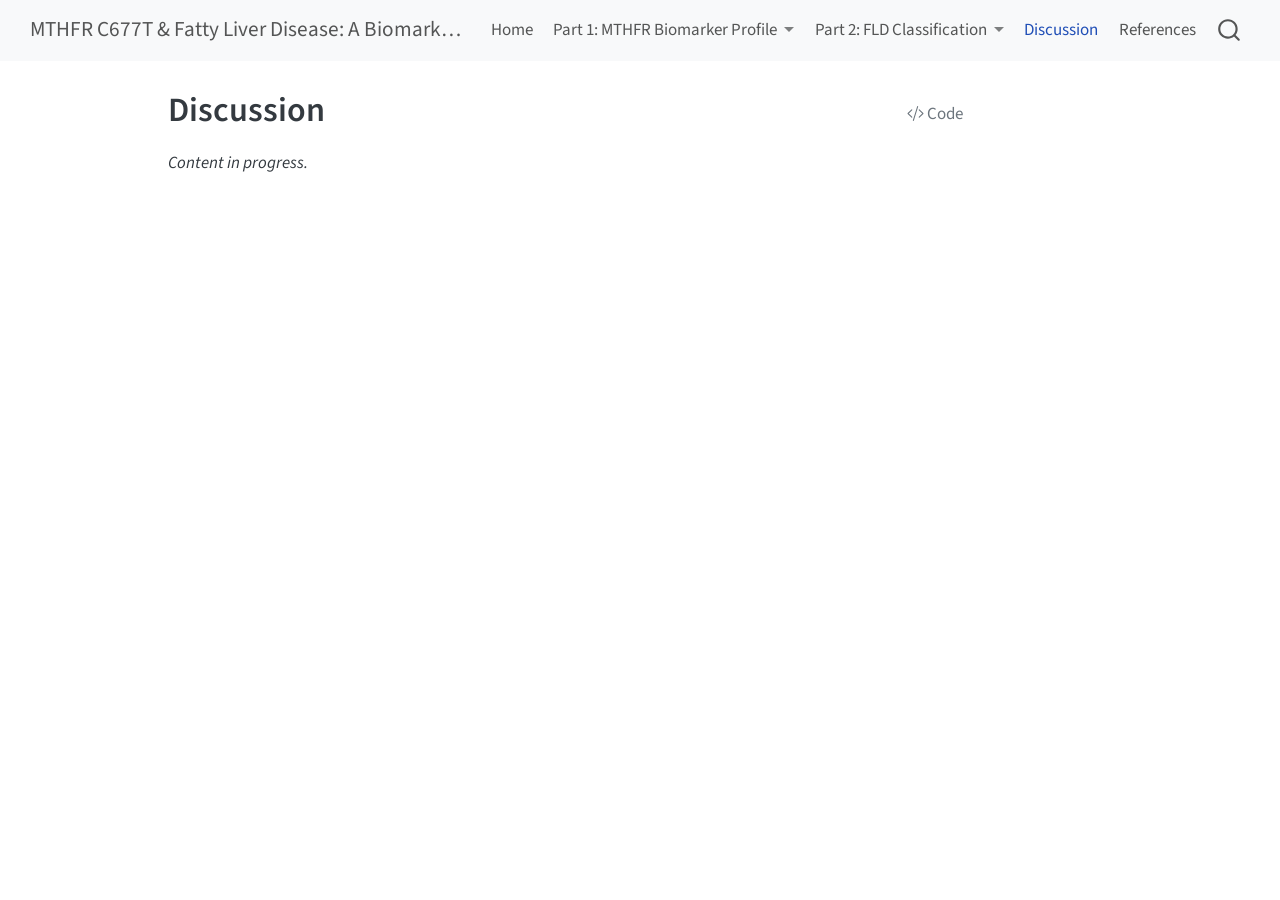
==== docs/discussion.html @ 15da03e3 "scaffold notes: addd Quarto website structure with placeholder pages, bibliography, and render confi" ====
<!DOCTYPE html>
<html xmlns="http://www.w3.org/1999/xhtml" lang="en" xml:lang="en"><head>

<meta charset="utf-8">
<meta name="generator" content="quarto-1.6.42">

<meta name="viewport" content="width=device-width, initial-scale=1.0, user-scalable=yes">


<title>Discussion – MTHFR C677T &amp; Fatty Liver Disease: A Biomarker Analysis</title>
<style>
code{white-space: pre-wrap;}
span.smallcaps{font-variant: small-caps;}
div.columns{display: flex; gap: min(4vw, 1.5em);}
div.column{flex: auto; overflow-x: auto;}
div.hanging-indent{margin-left: 1.5em; text-indent: -1.5em;}
ul.task-list{list-style: none;}
ul.task-list li input[type="checkbox"] {
  width: 0.8em;
  margin: 0 0.8em 0.2em -1em; /* quarto-specific, see https://github.com/quarto-dev/quarto-cli/issues/4556 */ 
  vertical-align: middle;
}
/* CSS for syntax highlighting */
pre > code.sourceCode { white-space: pre; position: relative; }
pre > code.sourceCode > span { line-height: 1.25; }
pre > code.sourceCode > span:empty { height: 1.2em; }
.sourceCode { overflow: visible; }
code.sourceCode > span { color: inherit; text-decoration: inherit; }
div.sourceCode { margin: 1em 0; }
pre.sourceCode { margin: 0; }
@media screen {
div.sourceCode { overflow: auto; }
}
@media print {
pre > code.sourceCode { white-space: pre-wrap; }
pre > code.sourceCode > span { display: inline-block; text-indent: -5em; padding-left: 5em; }
}
pre.numberSource code
  { counter-reset: source-line 0; }
pre.numberSource code > span
  { position: relative; left: -4em; counter-increment: source-line; }
pre.numberSource code > span > a:first-child::before
  { content: counter(source-line);
    position: relative; left: -1em; text-align: right; vertical-align: baseline;
    border: none; display: inline-block;
    -webkit-touch-callout: none; -webkit-user-select: none;
    -khtml-user-select: none; -moz-user-select: none;
    -ms-user-select: none; user-select: none;
    padding: 0 4px; width: 4em;
  }
pre.numberSource { margin-left: 3em;  padding-left: 4px; }
div.sourceCode
  {   }
@media screen {
pre > code.sourceCode > span > a:first-child::before { text-decoration: underline; }
}
</style>


<script src="site_libs/quarto-nav/quarto-nav.js"></script>
<script src="site_libs/quarto-nav/headroom.min.js"></script>
<script src="site_libs/clipboard/clipboard.min.js"></script>
<script src="site_libs/quarto-search/autocomplete.umd.js"></script>
<script src="site_libs/quarto-search/fuse.min.js"></script>
<script src="site_libs/quarto-search/quarto-search.js"></script>
<meta name="quarto:offset" content="./">
<script src="site_libs/quarto-html/quarto.js"></script>
<script src="site_libs/quarto-html/popper.min.js"></script>
<script src="site_libs/quarto-html/tippy.umd.min.js"></script>
<script src="site_libs/quarto-html/anchor.min.js"></script>
<link href="site_libs/quarto-html/tippy.css" rel="stylesheet">
<link href="site_libs/quarto-html/quarto-syntax-highlighting-2f5df379a58b258e96c21c0638c20c03.css" rel="stylesheet" id="quarto-text-highlighting-styles">
<script src="site_libs/bootstrap/bootstrap.min.js"></script>
<link href="site_libs/bootstrap/bootstrap-icons.css" rel="stylesheet">
<link href="site_libs/bootstrap/bootstrap-6bd9cfa162949bde0a231f530c97869d.min.css" rel="stylesheet" append-hash="true" id="quarto-bootstrap" data-mode="light">
<script id="quarto-search-options" type="application/json">{
  "location": "navbar",
  "copy-button": false,
  "collapse-after": 3,
  "panel-placement": "end",
  "type": "overlay",
  "limit": 50,
  "keyboard-shortcut": [
    "f",
    "/",
    "s"
  ],
  "show-item-context": false,
  "language": {
    "search-no-results-text": "No results",
    "search-matching-documents-text": "matching documents",
    "search-copy-link-title": "Copy link to search",
    "search-hide-matches-text": "Hide additional matches",
    "search-more-match-text": "more match in this document",
    "search-more-matches-text": "more matches in this document",
    "search-clear-button-title": "Clear",
    "search-text-placeholder": "",
    "search-detached-cancel-button-title": "Cancel",
    "search-submit-button-title": "Submit",
    "search-label": "Search"
  }
}</script>
<style>html{ scroll-behavior: smooth; }</style>


</head>

<body class="nav-fixed">

<div id="quarto-search-results"></div>
  <header id="quarto-header" class="headroom fixed-top">
    <nav class="navbar navbar-expand-lg " data-bs-theme="dark">
      <div class="navbar-container container-fluid">
      <div class="navbar-brand-container mx-auto">
    <a class="navbar-brand" href="./index.html">
    <span class="navbar-title">MTHFR C677T &amp; Fatty Liver Disease: A Biomarker Analysis</span>
    </a>
  </div>
            <div id="quarto-search" class="" title="Search"></div>
          <button class="navbar-toggler" type="button" data-bs-toggle="collapse" data-bs-target="#navbarCollapse" aria-controls="navbarCollapse" role="menu" aria-expanded="false" aria-label="Toggle navigation" onclick="if (window.quartoToggleHeadroom) { window.quartoToggleHeadroom(); }">
  <span class="navbar-toggler-icon"></span>
</button>
          <div class="collapse navbar-collapse" id="navbarCollapse">
            <ul class="navbar-nav navbar-nav-scroll me-auto">
  <li class="nav-item">
    <a class="nav-link" href="./index.html"> 
<span class="menu-text">Home</span></a>
  </li>  
  <li class="nav-item dropdown ">
    <a class="nav-link dropdown-toggle" href="#" id="nav-menu-part-1-mthfr-biomarker-profile" role="link" data-bs-toggle="dropdown" aria-expanded="false">
 <span class="menu-text">Part 1: MTHFR Biomarker Profile</span>
    </a>
    <ul class="dropdown-menu" aria-labelledby="nav-menu-part-1-mthfr-biomarker-profile">    
        <li>
    <a class="dropdown-item" href="./part1/methods.html">
 <span class="dropdown-text">1.1 Methods</span></a>
  </li>  
        <li>
    <a class="dropdown-item" href="./part1/biomarker-analysis.html">
 <span class="dropdown-text">1.2 Biomarker Analysis</span></a>
  </li>  
    </ul>
  </li>
  <li class="nav-item dropdown ">
    <a class="nav-link dropdown-toggle" href="#" id="nav-menu-part-2-fld-classification" role="link" data-bs-toggle="dropdown" aria-expanded="false">
 <span class="menu-text">Part 2: FLD Classification</span>
    </a>
    <ul class="dropdown-menu" aria-labelledby="nav-menu-part-2-fld-classification">    
        <li>
    <a class="dropdown-item" href="./part2/data-preprocessing.html">
 <span class="dropdown-text">2.1 Data &amp; Preprocessing</span></a>
  </li>  
        <li>
    <a class="dropdown-item" href="./part2/machine-learning.html">
 <span class="dropdown-text">2.2 Machine Learning</span></a>
  </li>  
        <li>
    <a class="dropdown-item" href="./part2/visualization.html">
 <span class="dropdown-text">2.3 Visualization &amp; Analysis</span></a>
  </li>  
    </ul>
  </li>
  <li class="nav-item">
    <a class="nav-link active" href="./discussion.html" aria-current="page"> 
<span class="menu-text">Discussion</span></a>
  </li>  
  <li class="nav-item">
    <a class="nav-link" href="./references.html"> 
<span class="menu-text">References</span></a>
  </li>  
</ul>
          </div> <!-- /navcollapse -->
            <div class="quarto-navbar-tools">
</div>
      </div> <!-- /container-fluid -->
    </nav>
</header>
<!-- content -->
<div id="quarto-content" class="quarto-container page-columns page-rows-contents page-layout-article page-navbar">
<!-- sidebar -->
<!-- margin-sidebar -->
    <div id="quarto-margin-sidebar" class="sidebar margin-sidebar zindex-bottom">
        
    </div>
<!-- main -->
<main class="content" id="quarto-document-content">

<header id="title-block-header" class="quarto-title-block default">
<div class="quarto-title">
<div class="quarto-title-block"><div><h1 class="title">Discussion</h1><button type="button" class="btn code-tools-button" id="quarto-code-tools-source"><i class="bi"></i> Code</button></div></div>
</div>



<div class="quarto-title-meta">

    
  
    
  </div>
  


</header>


<p><em>Content in progress.</em></p>


<!-- -->


</main> <!-- /main -->
<script id="quarto-html-after-body" type="application/javascript">
window.document.addEventListener("DOMContentLoaded", function (event) {
  const toggleBodyColorMode = (bsSheetEl) => {
    const mode = bsSheetEl.getAttribute("data-mode");
    const bodyEl = window.document.querySelector("body");
    if (mode === "dark") {
      bodyEl.classList.add("quarto-dark");
      bodyEl.classList.remove("quarto-light");
    } else {
      bodyEl.classList.add("quarto-light");
      bodyEl.classList.remove("quarto-dark");
    }
  }
  const toggleBodyColorPrimary = () => {
    const bsSheetEl = window.document.querySelector("link#quarto-bootstrap");
    if (bsSheetEl) {
      toggleBodyColorMode(bsSheetEl);
    }
  }
  toggleBodyColorPrimary();  
  const icon = "";
  const anchorJS = new window.AnchorJS();
  anchorJS.options = {
    placement: 'right',
    icon: icon
  };
  anchorJS.add('.anchored');
  const isCodeAnnotation = (el) => {
    for (const clz of el.classList) {
      if (clz.startsWith('code-annotation-')) {                     
        return true;
      }
    }
    return false;
  }
  const onCopySuccess = function(e) {
    // button target
    const button = e.trigger;
    // don't keep focus
    button.blur();
    // flash "checked"
    button.classList.add('code-copy-button-checked');
    var currentTitle = button.getAttribute("title");
    button.setAttribute("title", "Copied!");
    let tooltip;
    if (window.bootstrap) {
      button.setAttribute("data-bs-toggle", "tooltip");
      button.setAttribute("data-bs-placement", "left");
      button.setAttribute("data-bs-title", "Copied!");
      tooltip = new bootstrap.Tooltip(button, 
        { trigger: "manual", 
          customClass: "code-copy-button-tooltip",
          offset: [0, -8]});
      tooltip.show();    
    }
    setTimeout(function() {
      if (tooltip) {
        tooltip.hide();
        button.removeAttribute("data-bs-title");
        button.removeAttribute("data-bs-toggle");
        button.removeAttribute("data-bs-placement");
      }
      button.setAttribute("title", currentTitle);
      button.classList.remove('code-copy-button-checked');
    }, 1000);
    // clear code selection
    e.clearSelection();
  }
  const getTextToCopy = function(trigger) {
      const codeEl = trigger.previousElementSibling.cloneNode(true);
      for (const childEl of codeEl.children) {
        if (isCodeAnnotation(childEl)) {
          childEl.remove();
        }
      }
      return codeEl.innerText;
  }
  const clipboard = new window.ClipboardJS('.code-copy-button:not([data-in-quarto-modal])', {
    text: getTextToCopy
  });
  clipboard.on('success', onCopySuccess);
  if (window.document.getElementById('quarto-embedded-source-code-modal')) {
    const clipboardModal = new window.ClipboardJS('.code-copy-button[data-in-quarto-modal]', {
      text: getTextToCopy,
      container: window.document.getElementById('quarto-embedded-source-code-modal')
    });
    clipboardModal.on('success', onCopySuccess);
  }
  const viewSource = window.document.getElementById('quarto-view-source') ||
                     window.document.getElementById('quarto-code-tools-source');
  if (viewSource) {
    const sourceUrl = viewSource.getAttribute("data-quarto-source-url");
    viewSource.addEventListener("click", function(e) {
      if (sourceUrl) {
        // rstudio viewer pane
        if (/\bcapabilities=\b/.test(window.location)) {
          window.open(sourceUrl);
        } else {
          window.location.href = sourceUrl;
        }
      } else {
        const modal = new bootstrap.Modal(document.getElementById('quarto-embedded-source-code-modal'));
        modal.show();
      }
      return false;
    });
  }
  function toggleCodeHandler(show) {
    return function(e) {
      const detailsSrc = window.document.querySelectorAll(".cell > details > .sourceCode");
      for (let i=0; i<detailsSrc.length; i++) {
        const details = detailsSrc[i].parentElement;
        if (show) {
          details.open = true;
        } else {
          details.removeAttribute("open");
        }
      }
      const cellCodeDivs = window.document.querySelectorAll(".cell > .sourceCode");
      const fromCls = show ? "hidden" : "unhidden";
      const toCls = show ? "unhidden" : "hidden";
      for (let i=0; i<cellCodeDivs.length; i++) {
        const codeDiv = cellCodeDivs[i];
        if (codeDiv.classList.contains(fromCls)) {
          codeDiv.classList.remove(fromCls);
          codeDiv.classList.add(toCls);
        } 
      }
      return false;
    }
  }
  const hideAllCode = window.document.getElementById("quarto-hide-all-code");
  if (hideAllCode) {
    hideAllCode.addEventListener("click", toggleCodeHandler(false));
  }
  const showAllCode = window.document.getElementById("quarto-show-all-code");
  if (showAllCode) {
    showAllCode.addEventListener("click", toggleCodeHandler(true));
  }
    var localhostRegex = new RegExp(/^(?:http|https):\/\/localhost\:?[0-9]*\//);
    var mailtoRegex = new RegExp(/^mailto:/);
      var filterRegex = new RegExp('/' + window.location.host + '/');
    var isInternal = (href) => {
        return filterRegex.test(href) || localhostRegex.test(href) || mailtoRegex.test(href);
    }
    // Inspect non-navigation links and adorn them if external
 	var links = window.document.querySelectorAll('a[href]:not(.nav-link):not(.navbar-brand):not(.toc-action):not(.sidebar-link):not(.sidebar-item-toggle):not(.pagination-link):not(.no-external):not([aria-hidden]):not(.dropdown-item):not(.quarto-navigation-tool):not(.about-link)');
    for (var i=0; i<links.length; i++) {
      const link = links[i];
      if (!isInternal(link.href)) {
        // undo the damage that might have been done by quarto-nav.js in the case of
        // links that we want to consider external
        if (link.dataset.originalHref !== undefined) {
          link.href = link.dataset.originalHref;
        }
      }
    }
  function tippyHover(el, contentFn, onTriggerFn, onUntriggerFn) {
    const config = {
      allowHTML: true,
      maxWidth: 500,
      delay: 100,
      arrow: false,
      appendTo: function(el) {
          return el.parentElement;
      },
      interactive: true,
      interactiveBorder: 10,
      theme: 'quarto',
      placement: 'bottom-start',
    };
    if (contentFn) {
      config.content = contentFn;
    }
    if (onTriggerFn) {
      config.onTrigger = onTriggerFn;
    }
    if (onUntriggerFn) {
      config.onUntrigger = onUntriggerFn;
    }
    window.tippy(el, config); 
  }
  const noterefs = window.document.querySelectorAll('a[role="doc-noteref"]');
  for (var i=0; i<noterefs.length; i++) {
    const ref = noterefs[i];
    tippyHover(ref, function() {
      // use id or data attribute instead here
      let href = ref.getAttribute('data-footnote-href') || ref.getAttribute('href');
      try { href = new URL(href).hash; } catch {}
      const id = href.replace(/^#\/?/, "");
      const note = window.document.getElementById(id);
      if (note) {
        return note.innerHTML;
      } else {
        return "";
      }
    });
  }
  const xrefs = window.document.querySelectorAll('a.quarto-xref');
  const processXRef = (id, note) => {
    // Strip column container classes
    const stripColumnClz = (el) => {
      el.classList.remove("page-full", "page-columns");
      if (el.children) {
        for (const child of el.children) {
          stripColumnClz(child);
        }
      }
    }
    stripColumnClz(note)
    if (id === null || id.startsWith('sec-')) {
      // Special case sections, only their first couple elements
      const container = document.createElement("div");
      if (note.children && note.children.length > 2) {
        container.appendChild(note.children[0].cloneNode(true));
        for (let i = 1; i < note.children.length; i++) {
          const child = note.children[i];
          if (child.tagName === "P" && child.innerText === "") {
            continue;
          } else {
            container.appendChild(child.cloneNode(true));
            break;
          }
        }
        if (window.Quarto?.typesetMath) {
          window.Quarto.typesetMath(container);
        }
        return container.innerHTML
      } else {
        if (window.Quarto?.typesetMath) {
          window.Quarto.typesetMath(note);
        }
        return note.innerHTML;
      }
    } else {
      // Remove any anchor links if they are present
      const anchorLink = note.querySelector('a.anchorjs-link');
      if (anchorLink) {
        anchorLink.remove();
      }
      if (window.Quarto?.typesetMath) {
        window.Quarto.typesetMath(note);
      }
      if (note.classList.contains("callout")) {
        return note.outerHTML;
      } else {
        return note.innerHTML;
      }
    }
  }
  for (var i=0; i<xrefs.length; i++) {
    const xref = xrefs[i];
    tippyHover(xref, undefined, function(instance) {
      instance.disable();
      let url = xref.getAttribute('href');
      let hash = undefined; 
      if (url.startsWith('#')) {
        hash = url;
      } else {
        try { hash = new URL(url).hash; } catch {}
      }
      if (hash) {
        const id = hash.replace(/^#\/?/, "");
        const note = window.document.getElementById(id);
        if (note !== null) {
          try {
            const html = processXRef(id, note.cloneNode(true));
            instance.setContent(html);
          } finally {
            instance.enable();
            instance.show();
          }
        } else {
          // See if we can fetch this
          fetch(url.split('#')[0])
          .then(res => res.text())
          .then(html => {
            const parser = new DOMParser();
            const htmlDoc = parser.parseFromString(html, "text/html");
            const note = htmlDoc.getElementById(id);
            if (note !== null) {
              const html = processXRef(id, note);
              instance.setContent(html);
            } 
          }).finally(() => {
            instance.enable();
            instance.show();
          });
        }
      } else {
        // See if we can fetch a full url (with no hash to target)
        // This is a special case and we should probably do some content thinning / targeting
        fetch(url)
        .then(res => res.text())
        .then(html => {
          const parser = new DOMParser();
          const htmlDoc = parser.parseFromString(html, "text/html");
          const note = htmlDoc.querySelector('main.content');
          if (note !== null) {
            // This should only happen for chapter cross references
            // (since there is no id in the URL)
            // remove the first header
            if (note.children.length > 0 && note.children[0].tagName === "HEADER") {
              note.children[0].remove();
            }
            const html = processXRef(null, note);
            instance.setContent(html);
          } 
        }).finally(() => {
          instance.enable();
          instance.show();
        });
      }
    }, function(instance) {
    });
  }
      let selectedAnnoteEl;
      const selectorForAnnotation = ( cell, annotation) => {
        let cellAttr = 'data-code-cell="' + cell + '"';
        let lineAttr = 'data-code-annotation="' +  annotation + '"';
        const selector = 'span[' + cellAttr + '][' + lineAttr + ']';
        return selector;
      }
      const selectCodeLines = (annoteEl) => {
        const doc = window.document;
        const targetCell = annoteEl.getAttribute("data-target-cell");
        const targetAnnotation = annoteEl.getAttribute("data-target-annotation");
        const annoteSpan = window.document.querySelector(selectorForAnnotation(targetCell, targetAnnotation));
        const lines = annoteSpan.getAttribute("data-code-lines").split(",");
        const lineIds = lines.map((line) => {
          return targetCell + "-" + line;
        })
        let top = null;
        let height = null;
        let parent = null;
        if (lineIds.length > 0) {
            //compute the position of the single el (top and bottom and make a div)
            const el = window.document.getElementById(lineIds[0]);
            top = el.offsetTop;
            height = el.offsetHeight;
            parent = el.parentElement.parentElement;
          if (lineIds.length > 1) {
            const lastEl = window.document.getElementById(lineIds[lineIds.length - 1]);
            const bottom = lastEl.offsetTop + lastEl.offsetHeight;
            height = bottom - top;
          }
          if (top !== null && height !== null && parent !== null) {
            // cook up a div (if necessary) and position it 
            let div = window.document.getElementById("code-annotation-line-highlight");
            if (div === null) {
              div = window.document.createElement("div");
              div.setAttribute("id", "code-annotation-line-highlight");
              div.style.position = 'absolute';
              parent.appendChild(div);
            }
            div.style.top = top - 2 + "px";
            div.style.height = height + 4 + "px";
            div.style.left = 0;
            let gutterDiv = window.document.getElementById("code-annotation-line-highlight-gutter");
            if (gutterDiv === null) {
              gutterDiv = window.document.createElement("div");
              gutterDiv.setAttribute("id", "code-annotation-line-highlight-gutter");
              gutterDiv.style.position = 'absolute';
              const codeCell = window.document.getElementById(targetCell);
              const gutter = codeCell.querySelector('.code-annotation-gutter');
              gutter.appendChild(gutterDiv);
            }
            gutterDiv.style.top = top - 2 + "px";
            gutterDiv.style.height = height + 4 + "px";
          }
          selectedAnnoteEl = annoteEl;
        }
      };
      const unselectCodeLines = () => {
        const elementsIds = ["code-annotation-line-highlight", "code-annotation-line-highlight-gutter"];
        elementsIds.forEach((elId) => {
          const div = window.document.getElementById(elId);
          if (div) {
            div.remove();
          }
        });
        selectedAnnoteEl = undefined;
      };
        // Handle positioning of the toggle
    window.addEventListener(
      "resize",
      throttle(() => {
        elRect = undefined;
        if (selectedAnnoteEl) {
          selectCodeLines(selectedAnnoteEl);
        }
      }, 10)
    );
    function throttle(fn, ms) {
    let throttle = false;
    let timer;
      return (...args) => {
        if(!throttle) { // first call gets through
            fn.apply(this, args);
            throttle = true;
        } else { // all the others get throttled
            if(timer) clearTimeout(timer); // cancel #2
            timer = setTimeout(() => {
              fn.apply(this, args);
              timer = throttle = false;
            }, ms);
        }
      };
    }
      // Attach click handler to the DT
      const annoteDls = window.document.querySelectorAll('dt[data-target-cell]');
      for (const annoteDlNode of annoteDls) {
        annoteDlNode.addEventListener('click', (event) => {
          const clickedEl = event.target;
          if (clickedEl !== selectedAnnoteEl) {
            unselectCodeLines();
            const activeEl = window.document.querySelector('dt[data-target-cell].code-annotation-active');
            if (activeEl) {
              activeEl.classList.remove('code-annotation-active');
            }
            selectCodeLines(clickedEl);
            clickedEl.classList.add('code-annotation-active');
          } else {
            // Unselect the line
            unselectCodeLines();
            clickedEl.classList.remove('code-annotation-active');
          }
        });
      }
  const findCites = (el) => {
    const parentEl = el.parentElement;
    if (parentEl) {
      const cites = parentEl.dataset.cites;
      if (cites) {
        return {
          el,
          cites: cites.split(' ')
        };
      } else {
        return findCites(el.parentElement)
      }
    } else {
      return undefined;
    }
  };
  var bibliorefs = window.document.querySelectorAll('a[role="doc-biblioref"]');
  for (var i=0; i<bibliorefs.length; i++) {
    const ref = bibliorefs[i];
    const citeInfo = findCites(ref);
    if (citeInfo) {
      tippyHover(citeInfo.el, function() {
        var popup = window.document.createElement('div');
        citeInfo.cites.forEach(function(cite) {
          var citeDiv = window.document.createElement('div');
          citeDiv.classList.add('hanging-indent');
          citeDiv.classList.add('csl-entry');
          var biblioDiv = window.document.getElementById('ref-' + cite);
          if (biblioDiv) {
            citeDiv.innerHTML = biblioDiv.innerHTML;
          }
          popup.appendChild(citeDiv);
        });
        return popup.innerHTML;
      });
    }
  }
});
</script><div class="modal fade" id="quarto-embedded-source-code-modal" tabindex="-1" aria-labelledby="quarto-embedded-source-code-modal-label" aria-hidden="true"><div class="modal-dialog modal-dialog-scrollable"><div class="modal-content"><div class="modal-header"><h5 class="modal-title" id="quarto-embedded-source-code-modal-label">Source Code</h5><button class="btn-close" data-bs-dismiss="modal"></button></div><div class="modal-body"><div class="">
<div class="sourceCode" id="cb1" data-shortcodes="false"><pre class="sourceCode markdown code-with-copy"><code class="sourceCode markdown"><span id="cb1-1"><a href="#cb1-1" aria-hidden="true" tabindex="-1"></a><span class="co">---</span></span>
<span id="cb1-2"><a href="#cb1-2" aria-hidden="true" tabindex="-1"></a><span class="an">title:</span><span class="co"> "Discussion"</span></span>
<span id="cb1-3"><a href="#cb1-3" aria-hidden="true" tabindex="-1"></a><span class="co">---</span></span>
<span id="cb1-4"><a href="#cb1-4" aria-hidden="true" tabindex="-1"></a></span>
<span id="cb1-5"><a href="#cb1-5" aria-hidden="true" tabindex="-1"></a>*Content in progress.*</span></code><button title="Copy to Clipboard" class="code-copy-button" data-in-quarto-modal=""><i class="bi"></i></button></pre></div>
</div></div></div></div></div>
</div> <!-- /content -->




<script src="site_libs/quarto-html/zenscroll-min.js"></script>
</body></html>
---- docs/site_libs/quarto-html/tippy.css ----
.tippy-box[data-animation=fade][data-state=hidden]{opacity:0}[data-tippy-root]{max-width:calc(100vw - 10px)}.tippy-box{position:relative;background-color:#333;color:#fff;border-radius:4px;font-size:14px;line-height:1.4;white-space:normal;outline:0;transition-property:transform,visibility,opacity}.tippy-box[data-placement^=top]>.tippy-arrow{bottom:0}.tippy-box[data-placement^=top]>.tippy-arrow:before{bottom:-7px;left:0;border-width:8px 8px 0;border-top-color:initial;transform-origin:center top}.tippy-box[data-placement^=bottom]>.tippy-arrow{top:0}.tippy-box[data-placement^=bottom]>.tippy-arrow:before{top:-7px;left:0;border-width:0 8px 8px;border-bottom-color:initial;transform-origin:center bottom}.tippy-box[data-placement^=left]>.tippy-arrow{right:0}.tippy-box[data-placement^=left]>.tippy-arrow:before{border-width:8px 0 8px 8px;border-left-color:initial;right:-7px;transform-origin:center left}.tippy-box[data-placement^=right]>.tippy-arrow{left:0}.tippy-box[data-placement^=right]>.tippy-arrow:before{left:-7px;border-width:8px 8px 8px 0;border-right-color:initial;transform-origin:center right}.tippy-box[data-inertia][data-state=visible]{transition-timing-function:cubic-bezier(.54,1.5,.38,1.11)}.tippy-arrow{width:16px;height:16px;color:#333}.tippy-arrow:before{content:"";position:absolute;border-color:transparent;border-style:solid}.tippy-content{position:relative;padding:5px 9px;z-index:1}
---- docs/site_libs/quarto-html/quarto-syntax-highlighting-2f5df379a58b258e96c21c0638c20c03.css ----
/* quarto syntax highlight colors */
:root {
  --quarto-hl-ot-color: #003B4F;
  --quarto-hl-at-color: #657422;
  --quarto-hl-ss-color: #20794D;
  --quarto-hl-an-color: #5E5E5E;
  --quarto-hl-fu-color: #4758AB;
  --quarto-hl-st-color: #20794D;
  --quarto-hl-cf-color: #003B4F;
  --quarto-hl-op-color: #5E5E5E;
  --quarto-hl-er-color: #AD0000;
  --quarto-hl-bn-color: #AD0000;
  --quarto-hl-al-color: #AD0000;
  --quarto-hl-va-color: #111111;
  --quarto-hl-bu-color: inherit;
  --quarto-hl-ex-color: inherit;
  --quarto-hl-pp-color: #AD0000;
  --quarto-hl-in-color: #5E5E5E;
  --quarto-hl-vs-color: #20794D;
  --quarto-hl-wa-color: #5E5E5E;
  --quarto-hl-do-color: #5E5E5E;
  --quarto-hl-im-color: #00769E;
  --quarto-hl-ch-color: #20794D;
  --quarto-hl-dt-color: #AD0000;
  --quarto-hl-fl-color: #AD0000;
  --quarto-hl-co-color: #5E5E5E;
  --quarto-hl-cv-color: #5E5E5E;
  --quarto-hl-cn-color: #8f5902;
  --quarto-hl-sc-color: #5E5E5E;
  --quarto-hl-dv-color: #AD0000;
  --quarto-hl-kw-color: #003B4F;
}

/* other quarto variables */
:root {
  --quarto-font-monospace: SFMono-Regular, Menlo, Monaco, Consolas, "Liberation Mono", "Courier New", monospace;
}

pre > code.sourceCode > span {
  color: #003B4F;
}

code span {
  color: #003B4F;
}

code.sourceCode > span {
  color: #003B4F;
}

div.sourceCode,
div.sourceCode pre.sourceCode {
  color: #003B4F;
}

code span.ot {
  color: #003B4F;
  font-style: inherit;
}

code span.at {
  color: #657422;
  font-style: inherit;
}

code span.ss {
  color: #20794D;
  font-style: inherit;
}

code span.an {
  color: #5E5E5E;
  font-style: inherit;
}

code span.fu {
  color: #4758AB;
  font-style: inherit;
}

code span.st {
  color: #20794D;
  font-style: inherit;
}

code span.cf {
  color: #003B4F;
  font-weight: bold;
  font-style: inherit;
}

code span.op {
  color: #5E5E5E;
  font-style: inherit;
}

code span.er {
  color: #AD0000;
  font-style: inherit;
}

code span.bn {
  color: #AD0000;
  font-style: inherit;
}

code span.al {
  color: #AD0000;
  font-style: inherit;
}

code span.va {
  color: #111111;
  font-style: inherit;
}

code span.bu {
  font-style: inherit;
}

code span.ex {
  font-style: inherit;
}

code span.pp {
  color: #AD0000;
  font-style: inherit;
}

code span.in {
  color: #5E5E5E;
  font-style: inherit;
}

code span.vs {
  color: #20794D;
  font-style: inherit;
}

code span.wa {
  color: #5E5E5E;
  font-style: italic;
}

code span.do {
  color: #5E5E5E;
  font-style: italic;
}

code span.im {
  color: #00769E;
  font-style: inherit;
}

code span.ch {
  color: #20794D;
  font-style: inherit;
}

code span.dt {
  color: #AD0000;
  font-style: inherit;
}

code span.fl {
  color: #AD0000;
  font-style: inherit;
}

code span.co {
  color: #5E5E5E;
  font-style: inherit;
}

code span.cv {
  color: #5E5E5E;
  font-style: italic;
}

code span.cn {
  color: #8f5902;
  font-style: inherit;
}

code span.sc {
  color: #5E5E5E;
  font-style: inherit;
}

code span.dv {
  color: #AD0000;
  font-style: inherit;
}

code span.kw {
  color: #003B4F;
  font-weight: bold;
  font-style: inherit;
}

.prevent-inlining {
  content: "</";
}

/*# sourceMappingURL=35eb38a806ee71ea6d2563be2308c832.css.map */
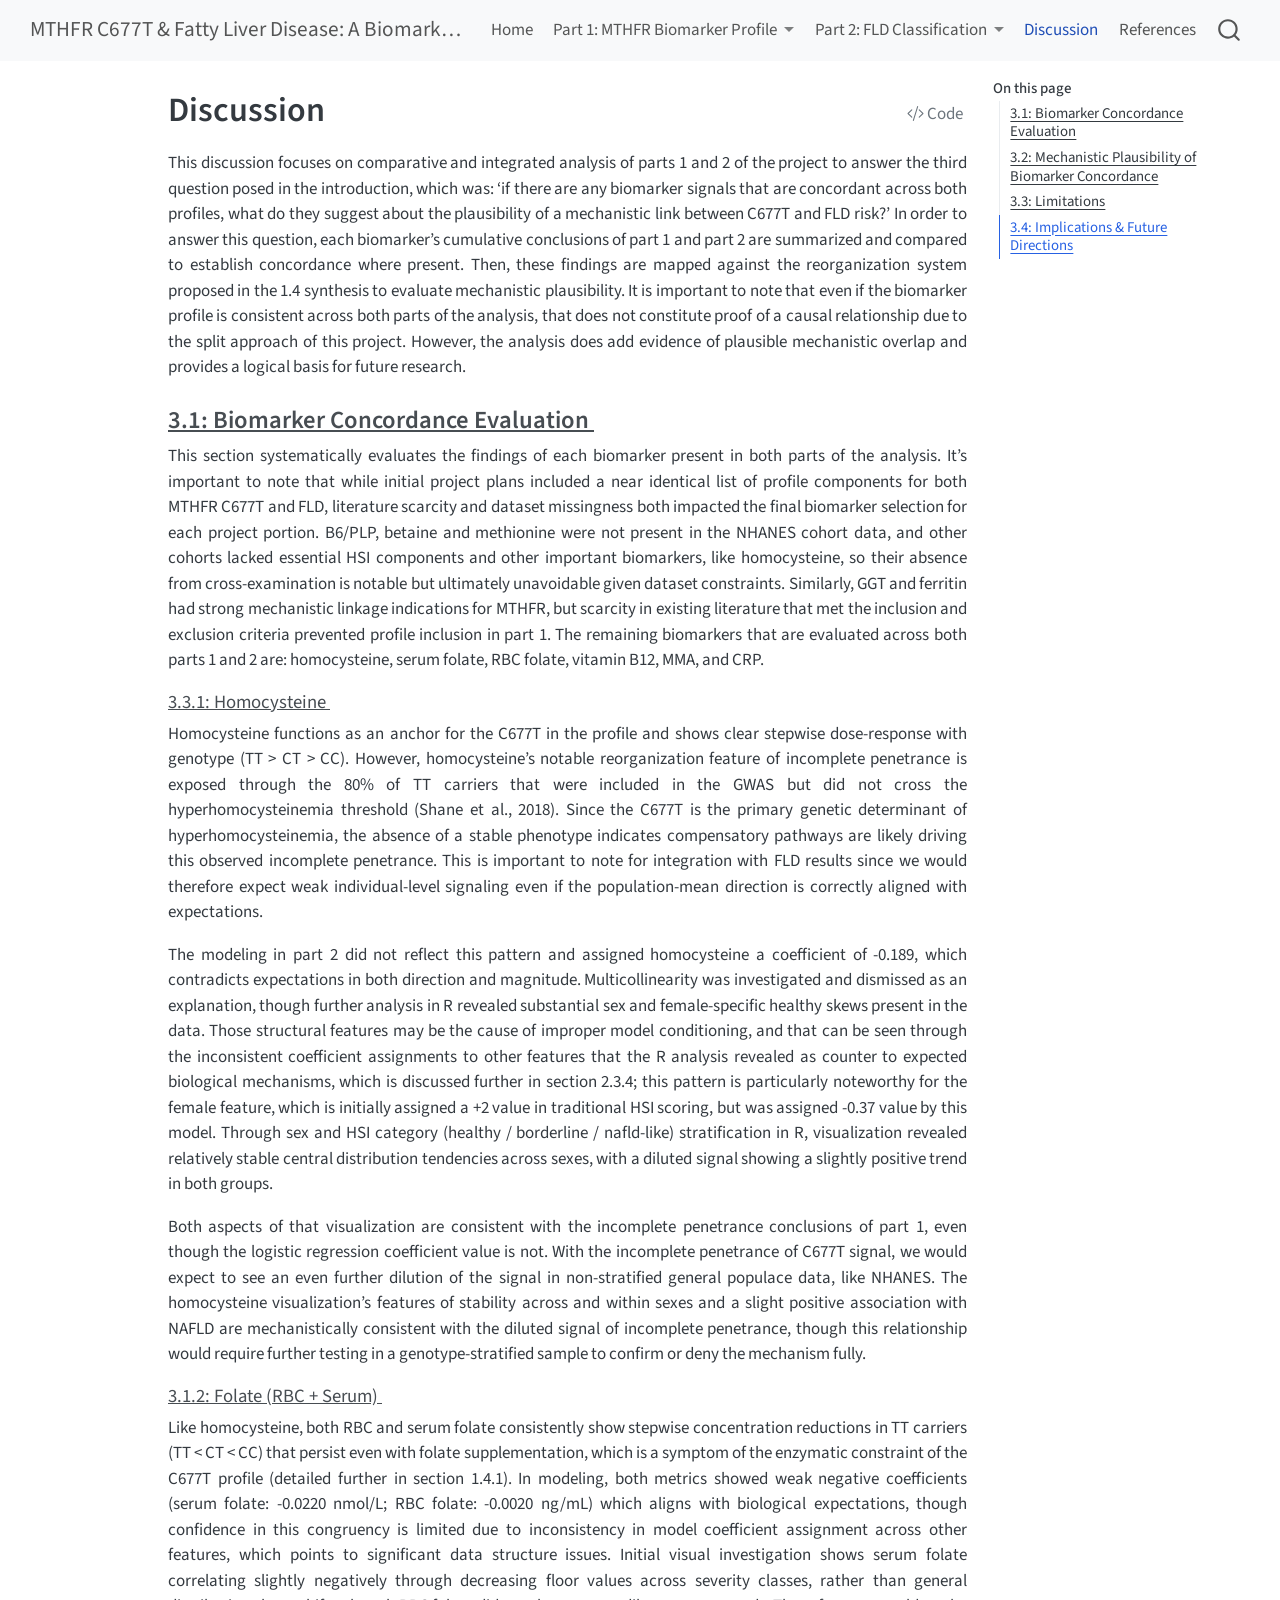
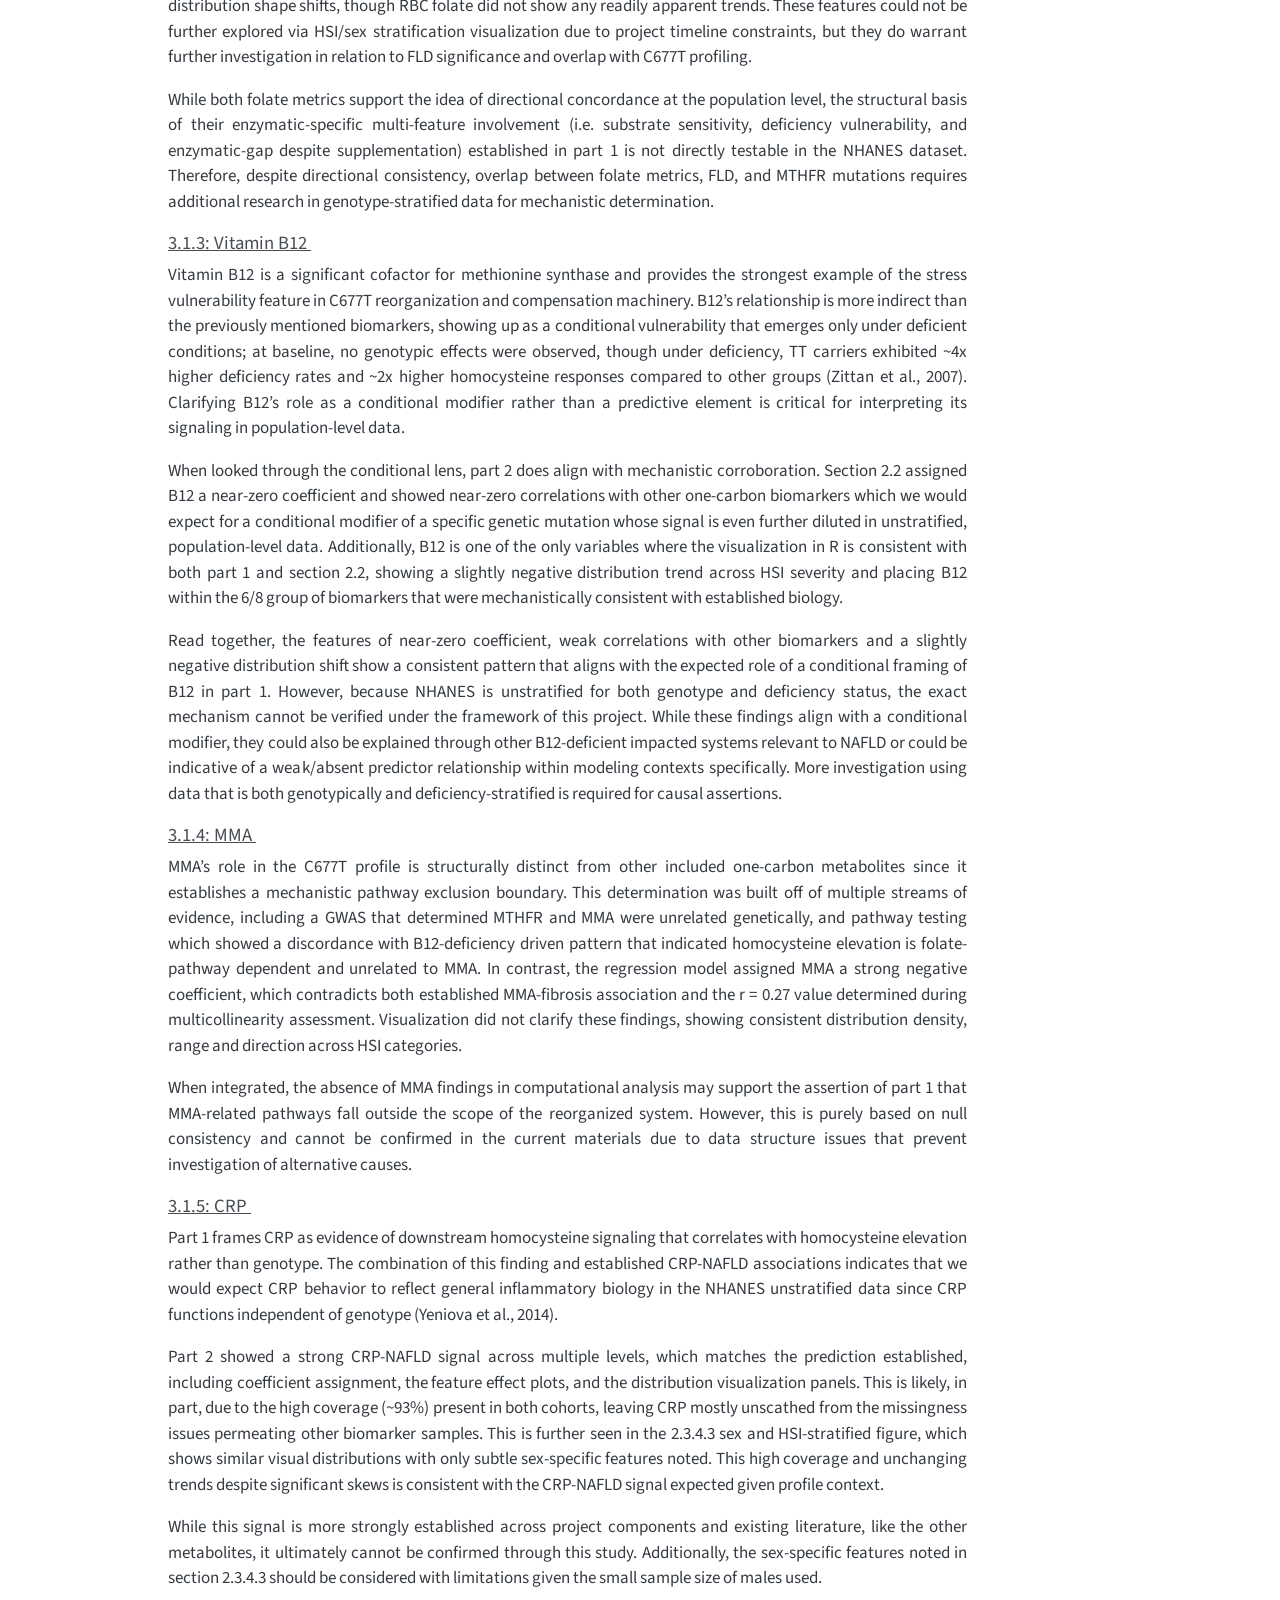
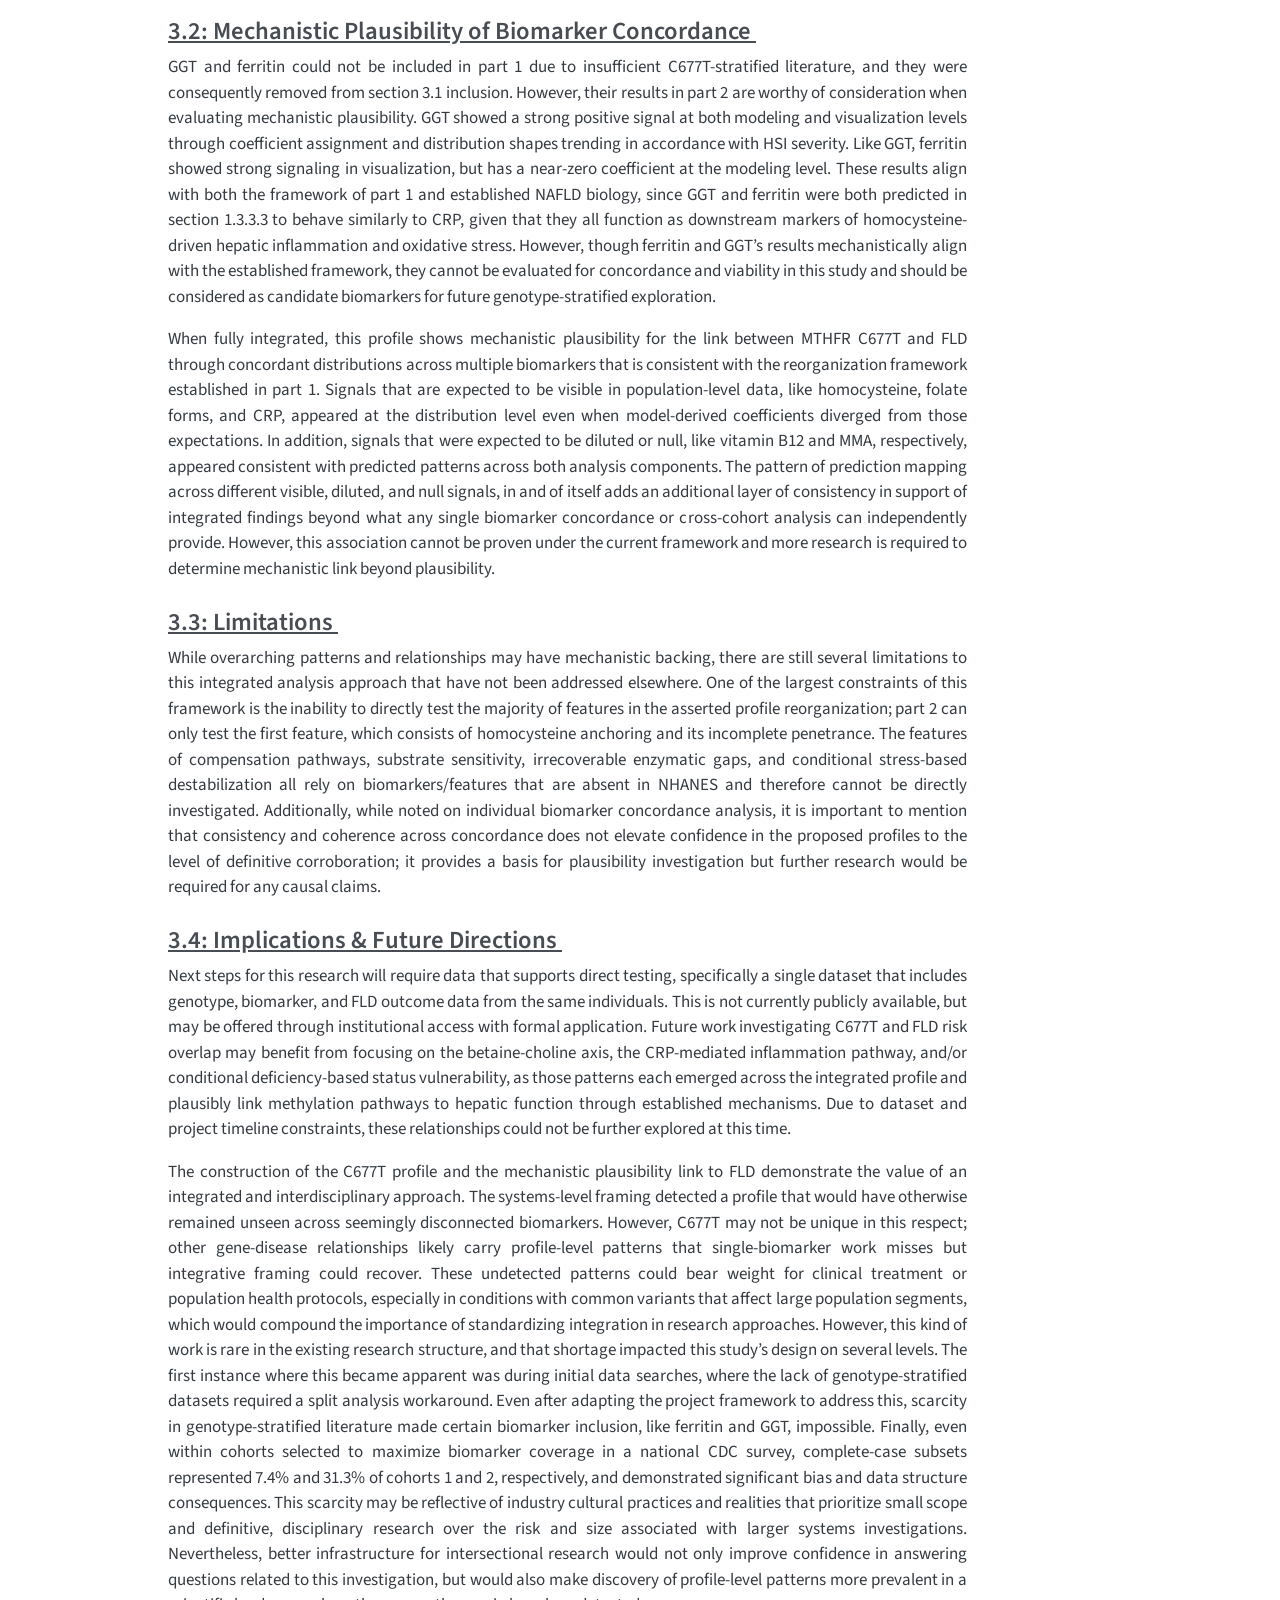
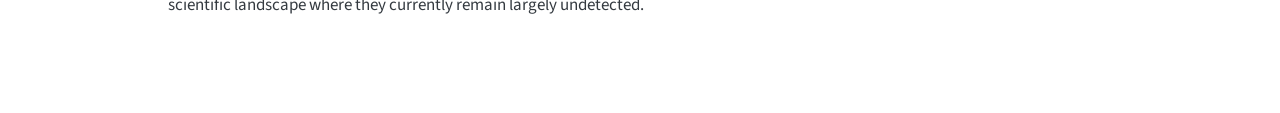
==== commit bf7f1442: "final changes made before submission to faculty readers." ====
--- a/docs/discussion.html
+++ b/docs/discussion.html
@@ -103,6 +103,8 @@
 <style>html{ scroll-behavior: smooth; }</style>
 
 
+<link rel="stylesheet" href="part2/styles.css">
+<link rel="stylesheet" href="styles.css">
 </head>
 
 <body class="nav-fixed">
@@ -132,12 +134,20 @@
     </a>
     <ul class="dropdown-menu" aria-labelledby="nav-menu-part-1-mthfr-biomarker-profile">    
         <li>
+    <a class="dropdown-item" href="./part1/background.html">
+ <span class="dropdown-text">1.1 Introduction &amp; Background</span></a>
+  </li>  
+        <li>
     <a class="dropdown-item" href="./part1/methods.html">
- <span class="dropdown-text">1.1 Methods</span></a>
+ <span class="dropdown-text">1.2 Methods</span></a>
   </li>  
         <li>
     <a class="dropdown-item" href="./part1/biomarker-analysis.html">
- <span class="dropdown-text">1.2 Biomarker Analysis</span></a>
+ <span class="dropdown-text">1.3 Biomarker Analysis</span></a>
+  </li>  
+        <li>
+    <a class="dropdown-item" href="./part1/conclusions_discussion.html">
+ <span class="dropdown-text">1.4 Synthesis &amp; Discussion</span></a>
   </li>  
     </ul>
   </li>
@@ -179,8 +189,24 @@
 <div id="quarto-content" class="quarto-container page-columns page-rows-contents page-layout-article page-navbar">
 <!-- sidebar -->
 <!-- margin-sidebar -->
-    <div id="quarto-margin-sidebar" class="sidebar margin-sidebar zindex-bottom">
-        
+    <div id="quarto-margin-sidebar" class="sidebar margin-sidebar">
+        <nav id="TOC" role="doc-toc" class="toc-active">
+    <h2 id="toc-title">On this page</h2>
+   
+  <ul>
+  <li><a href="#biomarker-concordance-evaluation" id="toc-biomarker-concordance-evaluation" class="nav-link active" data-scroll-target="#biomarker-concordance-evaluation"><u> 3.1: Biomarker Concordance Evaluation </u></a>
+  <ul>
+  <li><a href="#homocysteine" id="toc-homocysteine" class="nav-link" data-scroll-target="#homocysteine"><u> 3.3.1: Homocysteine </u></a></li>
+  <li><a href="#folate-rbc-serum" id="toc-folate-rbc-serum" class="nav-link" data-scroll-target="#folate-rbc-serum"><u> 3.1.2: Folate (RBC + Serum) </u></a></li>
+  <li><a href="#vitamin-b12" id="toc-vitamin-b12" class="nav-link" data-scroll-target="#vitamin-b12"><u> 3.1.3: Vitamin B12 </u></a></li>
+  <li><a href="#mma" id="toc-mma" class="nav-link" data-scroll-target="#mma"><u> 3.1.4: MMA </u></a></li>
+  <li><a href="#crp" id="toc-crp" class="nav-link" data-scroll-target="#crp"><u> 3.1.5: CRP </u></a></li>
+  </ul></li>
+  <li><a href="#mechanistic-plausibility-of-biomarker-concordance" id="toc-mechanistic-plausibility-of-biomarker-concordance" class="nav-link" data-scroll-target="#mechanistic-plausibility-of-biomarker-concordance"><u> 3.2: Mechanistic Plausibility of Biomarker Concordance </u></a></li>
+  <li><a href="#limitations" id="toc-limitations" class="nav-link" data-scroll-target="#limitations"><u> 3.3: Limitations </u></a></li>
+  <li><a href="#implications-future-directions" id="toc-implications-future-directions" class="nav-link" data-scroll-target="#implications-future-directions"><u> 3.4: Implications &amp; Future Directions </u></a></li>
+  </ul>
+</nav>
     </div>
 <!-- main -->
 <main class="content" id="quarto-document-content">
@@ -204,11 +230,57 @@
 </header>
 
 
-<p><em>Content in progress.</em></p>
+<p>This discussion focuses on comparative and integrated analysis of parts 1 and 2 of the project to answer the third question posed in the introduction, which was: ‘if there are any biomarker signals that are concordant across both profiles, what do they suggest about the plausibility of a mechanistic link between C677T and FLD risk?’ In order to answer this question, each biomarker’s cumulative conclusions of part 1 and part 2 are summarized and compared to establish concordance where present. Then, these findings are mapped against the reorganization system proposed in the 1.4 synthesis to evaluate mechanistic plausibility. It is important to note that even if the biomarker profile is consistent across both parts of the analysis, that does not constitute proof of a causal relationship due to the split approach of this project. However, the analysis does add evidence of plausible mechanistic overlap and provides a logical basis for future research.</p>
+<section id="biomarker-concordance-evaluation" class="level3">
+<h3 class="anchored" data-anchor-id="biomarker-concordance-evaluation"><u> 3.1: Biomarker Concordance Evaluation </u></h3>
+<p>This section systematically evaluates the findings of each biomarker present in both parts of the analysis. It’s important to note that while initial project plans included a near identical list of profile components for both MTHFR C677T and FLD, literature scarcity and dataset missingness both impacted the final biomarker selection for each project portion. B6/PLP, betaine and methionine were not present in the NHANES cohort data, and other cohorts lacked essential HSI components and other important biomarkers, like homocysteine, so their absence from cross-examination is notable but ultimately unavoidable given dataset constraints. Similarly, GGT and ferritin had strong mechanistic linkage indications for MTHFR, but scarcity in existing literature that met the inclusion and exclusion criteria prevented profile inclusion in part 1. The remaining biomarkers that are evaluated across both parts 1 and 2 are: homocysteine, serum folate, RBC folate, vitamin B12, MMA, and CRP.</p>
+<section id="homocysteine" class="level5">
+<h5 class="anchored" data-anchor-id="homocysteine"><u> 3.3.1: Homocysteine </u></h5>
+<p>Homocysteine functions as an anchor for the C677T in the profile and shows clear stepwise dose-response with genotype (TT &gt; CT &gt; CC). However, homocysteine’s notable reorganization feature of incomplete penetrance is exposed through the 80% of TT carriers that were included in the GWAS but did not cross the hyperhomocysteinemia threshold (Shane et al., 2018). Since the C677T is the primary genetic determinant of hyperhomocysteinemia, the absence of a stable phenotype indicates compensatory pathways are likely driving this observed incomplete penetrance. This is important to note for integration with FLD results since we would therefore expect weak individual-level signaling even if the population-mean direction is correctly aligned with expectations.</p>
+<p>The modeling in part 2 did not reflect this pattern and assigned homocysteine a coefficient of -0.189, which contradicts expectations in both direction and magnitude. Multicollinearity was investigated and dismissed as an explanation, though further analysis in R revealed substantial sex and female-specific healthy skews present in the data. Those structural features may be the cause of improper model conditioning, and that can be seen through the inconsistent coefficient assignments to other features that the R analysis revealed as counter to expected biological mechanisms, which is discussed further in section 2.3.4; this pattern is particularly noteworthy for the female feature, which is initially assigned a +2 value in traditional HSI scoring, but was assigned -0.37 value by this model. Through sex and HSI category (healthy / borderline / nafld-like) stratification in R, visualization revealed relatively stable central distribution tendencies across sexes, with a diluted signal showing a slightly positive trend in both groups.</p>
+<p>Both aspects of that visualization are consistent with the incomplete penetrance conclusions of part 1, even though the logistic regression coefficient value is not. With the incomplete penetrance of C677T signal, we would expect to see an even further dilution of the signal in non-stratified general populace data, like NHANES. The homocysteine visualization’s features of stability across and within sexes and a slight positive association with NAFLD are mechanistically consistent with the diluted signal of incomplete penetrance, though this relationship would require further testing in a genotype-stratified sample to confirm or deny the mechanism fully.</p>
+</section>
+<section id="folate-rbc-serum" class="level5">
+<h5 class="anchored" data-anchor-id="folate-rbc-serum"><u> 3.1.2: Folate (RBC + Serum) </u></h5>
+<p>Like homocysteine, both RBC and serum folate consistently show stepwise concentration reductions in TT carriers (TT &lt; CT &lt; CC) that persist even with folate supplementation, which is a symptom of the enzymatic constraint of the C677T profile (detailed further in section 1.4.1). In modeling, both metrics showed weak negative coefficients (serum folate: -0.0220 nmol/L; RBC folate: -0.0020 ng/mL) which aligns with biological expectations, though confidence in this congruency is limited due to inconsistency in model coefficient assignment across other features, which points to significant data structure issues. Initial visual investigation shows serum folate correlating slightly negatively through decreasing floor values across severity classes, rather than general distribution shape shifts, though RBC folate did not show any readily apparent trends. These features could not be further explored via HSI/sex stratification visualization due to project timeline constraints, but they do warrant further investigation in relation to FLD significance and overlap with C677T profiling.</p>
+<p>While both folate metrics support the idea of directional concordance at the population level, the structural basis of their enzymatic-specific multi-feature involvement (i.e.&nbsp;substrate sensitivity, deficiency vulnerability, and enzymatic-gap despite supplementation) established in part 1 is not directly testable in the NHANES dataset. Therefore, despite directional consistency, overlap between folate metrics, FLD, and MTHFR mutations requires additional research in genotype-stratified data for mechanistic determination.</p>
+</section>
+<section id="vitamin-b12" class="level5">
+<h5 class="anchored" data-anchor-id="vitamin-b12"><u> 3.1.3: Vitamin B12 </u></h5>
+<p>Vitamin B12 is a significant cofactor for methionine synthase and provides the strongest example of the stress vulnerability feature in C677T reorganization and compensation machinery. B12’s relationship is more indirect than the previously mentioned biomarkers, showing up as a conditional vulnerability that emerges only under deficient conditions; at baseline, no genotypic effects were observed, though under deficiency, TT carriers exhibited ~4x higher deficiency rates and ~2x higher homocysteine responses compared to other groups (Zittan et al., 2007). Clarifying B12’s role as a conditional modifier rather than a predictive element is critical for interpreting its signaling in population-level data.</p>
+<p>When looked through the conditional lens, part 2 does align with mechanistic corroboration. Section 2.2 assigned B12 a near-zero coefficient and showed near-zero correlations with other one-carbon biomarkers which we would expect for a conditional modifier of a specific genetic mutation whose signal is even further diluted in unstratified, population-level data. Additionally, B12 is one of the only variables where the visualization in R is consistent with both part 1 and section 2.2, showing a slightly negative distribution trend across HSI severity and placing B12 within the 6/8 group of biomarkers that were mechanistically consistent with established biology.</p>
+<p>Read together, the features of near-zero coefficient, weak correlations with other biomarkers and a slightly negative distribution shift show a consistent pattern that aligns with the expected role of a conditional framing of B12 in part 1. However, because NHANES is unstratified for both genotype and deficiency status, the exact mechanism cannot be verified under the framework of this project. While these findings align with a conditional modifier, they could also be explained through other B12-deficient impacted systems relevant to NAFLD or could be indicative of a weak/absent predictor relationship within modeling contexts specifically. More investigation using data that is both genotypically and deficiency-stratified is required for causal assertions.</p>
+</section>
+<section id="mma" class="level5">
+<h5 class="anchored" data-anchor-id="mma"><u> 3.1.4: MMA </u></h5>
+<p>MMA’s role in the C677T profile is structurally distinct from other included one-carbon metabolites since it establishes a mechanistic pathway exclusion boundary. This determination was built off of multiple streams of evidence, including a GWAS that determined MTHFR and MMA were unrelated genetically, and pathway testing which showed a discordance with B12-deficiency driven pattern that indicated homocysteine elevation is folate-pathway dependent and unrelated to MMA. In contrast, the regression model assigned MMA a strong negative coefficient, which contradicts both established MMA-fibrosis association and the r = 0.27 value determined during multicollinearity assessment. Visualization did not clarify these findings, showing consistent distribution density, range and direction across HSI categories.</p>
+<p>When integrated, the absence of MMA findings in computational analysis may support the assertion of part 1 that MMA-related pathways fall outside the scope of the reorganized system. However, this is purely based on null consistency and cannot be confirmed in the current materials due to data structure issues that prevent investigation of alternative causes.</p>
+</section>
+<section id="crp" class="level5">
+<h5 class="anchored" data-anchor-id="crp"><u> 3.1.5: CRP </u></h5>
+<p>Part 1 frames CRP as evidence of downstream homocysteine signaling that correlates with homocysteine elevation rather than genotype. The combination of this finding and established CRP-NAFLD associations indicates that we would expect CRP behavior to reflect general inflammatory biology in the NHANES unstratified data since CRP functions independent of genotype (Yeniova et al., 2014).</p>
+<p>Part 2 showed a strong CRP-NAFLD signal across multiple levels, which matches the prediction established, including coefficient assignment, the feature effect plots, and the distribution visualization panels. This is likely, in part, due to the high coverage (~93%) present in both cohorts, leaving CRP mostly unscathed from the missingness issues permeating other biomarker samples. This is further seen in the 2.3.4.3 sex and HSI-stratified figure, which shows similar visual distributions with only subtle sex-specific features noted. This high coverage and unchanging trends despite significant skews is consistent with the CRP-NAFLD signal expected given profile context.</p>
+<p>While this signal is more strongly established across project components and existing literature, like the other metabolites, it ultimately cannot be confirmed through this study. Additionally, the sex-specific features noted in section 2.3.4.3 should be considered with limitations given the small sample size of males used.</p>
+</section>
+</section>
+<section id="mechanistic-plausibility-of-biomarker-concordance" class="level3">
+<h3 class="anchored" data-anchor-id="mechanistic-plausibility-of-biomarker-concordance"><u> 3.2: Mechanistic Plausibility of Biomarker Concordance </u></h3>
+<p>GGT and ferritin could not be included in part 1 due to insufficient C677T-stratified literature, and they were consequently removed from section 3.1 inclusion. However, their results in part 2 are worthy of consideration when evaluating mechanistic plausibility. GGT showed a strong positive signal at both modeling and visualization levels through coefficient assignment and distribution shapes trending in accordance with HSI severity. Like GGT, ferritin showed strong signaling in visualization, but has a near-zero coefficient at the modeling level. These results align with both the framework of part 1 and established NAFLD biology, since GGT and ferritin were both predicted in section 1.3.3.3 to behave similarly to CRP, given that they all function as downstream markers of homocysteine-driven hepatic inflammation and oxidative stress. However, though ferritin and GGT’s results mechanistically align with the established framework, they cannot be evaluated for concordance and viability in this study and should be considered as candidate biomarkers for future genotype-stratified exploration.</p>
+<p>When fully integrated, this profile shows mechanistic plausibility for the link between MTHFR C677T and FLD through concordant distributions across multiple biomarkers that is consistent with the reorganization framework established in part 1. Signals that are expected to be visible in population-level data, like homocysteine, folate forms, and CRP, appeared at the distribution level even when model-derived coefficients diverged from those expectations. In addition, signals that were expected to be diluted or null, like vitamin B12 and MMA, respectively, appeared consistent with predicted patterns across both analysis components. The pattern of prediction mapping across different visible, diluted, and null signals, in and of itself adds an additional layer of consistency in support of integrated findings beyond what any single biomarker concordance or cross-cohort analysis can independently provide. However, this association cannot be proven under the current framework and more research is required to determine mechanistic link beyond plausibility.</p>
+</section>
+<section id="limitations" class="level3">
+<h3 class="anchored" data-anchor-id="limitations"><u> 3.3: Limitations </u></h3>
+<p>While overarching patterns and relationships may have mechanistic backing, there are still several limitations to this integrated analysis approach that have not been addressed elsewhere. One of the largest constraints of this framework is the inability to directly test the majority of features in the asserted profile reorganization; part 2 can only test the first feature, which consists of homocysteine anchoring and its incomplete penetrance. The features of compensation pathways, substrate sensitivity, irrecoverable enzymatic gaps, and conditional stress-based destabilization all rely on biomarkers/features that are absent in NHANES and therefore cannot be directly investigated. Additionally, while noted on individual biomarker concordance analysis, it is important to mention that consistency and coherence across concordance does not elevate confidence in the proposed profiles to the level of definitive corroboration; it provides a basis for plausibility investigation but further research would be required for any causal claims.</p>
+</section>
+<section id="implications-future-directions" class="level3">
+<h3 class="anchored" data-anchor-id="implications-future-directions"><u> 3.4: Implications &amp; Future Directions </u></h3>
+<p>Next steps for this research will require data that supports direct testing, specifically a single dataset that includes genotype, biomarker, and FLD outcome data from the same individuals. This is not currently publicly available, but may be offered through institutional access with formal application. Future work investigating C677T and FLD risk overlap may benefit from focusing on the betaine-choline axis, the CRP-mediated inflammation pathway, and/or conditional deficiency-based status vulnerability, as those patterns each emerged across the integrated profile and plausibly link methylation pathways to hepatic function through established mechanisms. Due to dataset and project timeline constraints, these relationships could not be further explored at this time.</p>
+<p>The construction of the C677T profile and the mechanistic plausibility link to FLD demonstrate the value of an integrated and interdisciplinary approach. The systems-level framing detected a profile that would have otherwise remained unseen across seemingly disconnected biomarkers. However, C677T may not be unique in this respect; other gene-disease relationships likely carry profile-level patterns that single-biomarker work misses but integrative framing could recover. These undetected patterns could bear weight for clinical treatment or population health protocols, especially in conditions with common variants that affect large population segments, which would compound the importance of standardizing integration in research approaches. However, this kind of work is rare in the existing research structure, and that shortage impacted this study’s design on several levels. The first instance where this became apparent was during initial data searches, where the lack of genotype-stratified datasets required a split analysis workaround. Even after adapting the project framework to address this, scarcity in genotype-stratified literature made certain biomarker inclusion, like ferritin and GGT, impossible. Finally, even within cohorts selected to maximize biomarker coverage in a national CDC survey, complete-case subsets represented 7.4% and 31.3% of cohorts 1 and 2, respectively, and demonstrated significant bias and data structure consequences. This scarcity may be reflective of industry cultural practices and realities that prioritize small scope and definitive, disciplinary research over the risk and size associated with larger systems investigations. Nevertheless, better infrastructure for intersectional research would not only improve confidence in answering questions related to this investigation, but would also make discovery of profile-level patterns more prevalent in a scientific landscape where they currently remain largely undetected.</p>
 
 
 <!-- -->
 
+</section>
 
 </main> <!-- /main -->
 <script id="quarto-html-after-body" type="application/javascript">
@@ -681,9 +753,72 @@
 </script><div class="modal fade" id="quarto-embedded-source-code-modal" tabindex="-1" aria-labelledby="quarto-embedded-source-code-modal-label" aria-hidden="true"><div class="modal-dialog modal-dialog-scrollable"><div class="modal-content"><div class="modal-header"><h5 class="modal-title" id="quarto-embedded-source-code-modal-label">Source Code</h5><button class="btn-close" data-bs-dismiss="modal"></button></div><div class="modal-body"><div class="">
 <div class="sourceCode" id="cb1" data-shortcodes="false"><pre class="sourceCode markdown code-with-copy"><code class="sourceCode markdown"><span id="cb1-1"><a href="#cb1-1" aria-hidden="true" tabindex="-1"></a><span class="co">---</span></span>
 <span id="cb1-2"><a href="#cb1-2" aria-hidden="true" tabindex="-1"></a><span class="an">title:</span><span class="co"> "Discussion"</span></span>
-<span id="cb1-3"><a href="#cb1-3" aria-hidden="true" tabindex="-1"></a><span class="co">---</span></span>
-<span id="cb1-4"><a href="#cb1-4" aria-hidden="true" tabindex="-1"></a></span>
-<span id="cb1-5"><a href="#cb1-5" aria-hidden="true" tabindex="-1"></a>*Content in progress.*</span></code><button title="Copy to Clipboard" class="code-copy-button" data-in-quarto-modal=""><i class="bi"></i></button></pre></div>
+<span id="cb1-3"><a href="#cb1-3" aria-hidden="true" tabindex="-1"></a><span class="an">format:</span><span class="co"> </span></span>
+<span id="cb1-4"><a href="#cb1-4" aria-hidden="true" tabindex="-1"></a><span class="co">  html:</span></span>
+<span id="cb1-5"><a href="#cb1-5" aria-hidden="true" tabindex="-1"></a><span class="co">    css: styles.css</span></span>
+<span id="cb1-6"><a href="#cb1-6" aria-hidden="true" tabindex="-1"></a><span class="co">    code-fold: false</span></span>
+<span id="cb1-7"><a href="#cb1-7" aria-hidden="true" tabindex="-1"></a><span class="co">    code-summary: "Show code"</span></span>
+<span id="cb1-8"><a href="#cb1-8" aria-hidden="true" tabindex="-1"></a><span class="an">toc-depth:</span><span class="co"> 5</span></span>
+<span id="cb1-9"><a href="#cb1-9" aria-hidden="true" tabindex="-1"></a><span class="co">---</span></span>
+<span id="cb1-10"><a href="#cb1-10" aria-hidden="true" tabindex="-1"></a></span>
+<span id="cb1-11"><a href="#cb1-11" aria-hidden="true" tabindex="-1"></a>This discussion focuses on comparative and integrated analysis of parts 1 and 2 of the project to answer the third question posed in the introduction, which was: ‘if there are any biomarker signals that are concordant across both profiles, what do they suggest about the plausibility of a mechanistic link between C677T and FLD risk?’ In order to answer this question, each biomarker’s cumulative conclusions of part 1 and part 2 are summarized and compared to establish concordance where present. Then, these findings are mapped against the reorganization system proposed in the 1.4 synthesis to evaluate mechanistic plausibility. It is important to note that even if the biomarker profile is consistent across both parts of the analysis, that does not constitute proof of a causal relationship due to the split approach of this project. However, the analysis does add evidence of plausible mechanistic overlap and provides a logical basis for future research.</span>
+<span id="cb1-12"><a href="#cb1-12" aria-hidden="true" tabindex="-1"></a></span>
+<span id="cb1-13"><a href="#cb1-13" aria-hidden="true" tabindex="-1"></a><span class="fu">### &lt;u&gt; 3.1: Biomarker Concordance Evaluation &lt;/u&gt;</span></span>
+<span id="cb1-14"><a href="#cb1-14" aria-hidden="true" tabindex="-1"></a></span>
+<span id="cb1-15"><a href="#cb1-15" aria-hidden="true" tabindex="-1"></a>This section systematically evaluates the findings of each biomarker present in both parts of the analysis. It’s important to note that while initial project plans included a near identical list of profile components for both MTHFR C677T and FLD, literature scarcity and dataset missingness both impacted the final biomarker selection for each project portion. B6/PLP, betaine and methionine were not present in the NHANES cohort data, and other cohorts lacked essential HSI components and other important biomarkers, like homocysteine, so their absence from cross-examination is notable but ultimately unavoidable given dataset constraints.  Similarly, GGT and ferritin had strong mechanistic linkage indications for MTHFR, but scarcity in existing literature that met the inclusion and exclusion criteria prevented profile inclusion in part 1. The remaining biomarkers that are evaluated across both parts 1 and 2 are: homocysteine, serum folate, RBC folate, vitamin B12, MMA, and CRP. </span>
+<span id="cb1-16"><a href="#cb1-16" aria-hidden="true" tabindex="-1"></a></span>
+<span id="cb1-17"><a href="#cb1-17" aria-hidden="true" tabindex="-1"></a><span class="fu">##### &lt;u&gt; 3.3.1: Homocysteine &lt;/u&gt;</span></span>
+<span id="cb1-18"><a href="#cb1-18" aria-hidden="true" tabindex="-1"></a></span>
+<span id="cb1-19"><a href="#cb1-19" aria-hidden="true" tabindex="-1"></a>Homocysteine functions as an anchor for the C677T in the profile and shows clear stepwise dose-response with genotype (TT &gt; CT &gt; CC). However, homocysteine’s notable reorganization feature of incomplete penetrance is exposed through the 80% of TT carriers that were included in the GWAS but did not cross the hyperhomocysteinemia threshold (Shane et al., 2018). Since the C677T  is the primary genetic determinant of hyperhomocysteinemia, the absence of a stable phenotype indicates compensatory pathways are likely driving this observed incomplete penetrance. This is important to note for integration with FLD results since we would therefore expect weak individual-level signaling even if the population-mean direction is correctly aligned with expectations. </span>
+<span id="cb1-20"><a href="#cb1-20" aria-hidden="true" tabindex="-1"></a></span>
+<span id="cb1-21"><a href="#cb1-21" aria-hidden="true" tabindex="-1"></a>The modeling in part 2 did not reflect this pattern and assigned homocysteine a coefficient of -0.189, which contradicts expectations in both direction and magnitude. Multicollinearity was investigated and dismissed as an explanation, though further analysis in R revealed substantial sex and female-specific healthy skews present in the data. Those structural features may be the cause of improper model conditioning, and that can be seen through the inconsistent coefficient assignments to other features that the R analysis revealed as counter to expected biological mechanisms, which is discussed further in section 2.3.4; this pattern is particularly noteworthy for the female feature, which is initially assigned a +2 value in traditional HSI scoring, but was assigned -0.37 value by this model. Through sex and HSI category (healthy / borderline / nafld-like) stratification in R, visualization revealed relatively stable central distribution tendencies across sexes, with a diluted signal showing a slightly positive trend in both groups. </span>
+<span id="cb1-22"><a href="#cb1-22" aria-hidden="true" tabindex="-1"></a></span>
+<span id="cb1-23"><a href="#cb1-23" aria-hidden="true" tabindex="-1"></a>Both aspects of that visualization are consistent with the incomplete penetrance conclusions of part 1, even though the logistic regression coefficient value is not. With the incomplete penetrance of C677T signal, we would expect to see an even further dilution of the signal in non-stratified general populace data, like NHANES. The homocysteine visualization’s features of stability across and within sexes and a slight positive association with NAFLD are mechanistically consistent with the diluted signal of incomplete penetrance, though this relationship would require further testing in a genotype-stratified sample to confirm or deny the mechanism fully. </span>
+<span id="cb1-24"><a href="#cb1-24" aria-hidden="true" tabindex="-1"></a></span>
+<span id="cb1-25"><a href="#cb1-25" aria-hidden="true" tabindex="-1"></a><span class="fu">##### &lt;u&gt; 3.1.2: Folate (RBC + Serum) &lt;/u&gt;</span></span>
+<span id="cb1-26"><a href="#cb1-26" aria-hidden="true" tabindex="-1"></a></span>
+<span id="cb1-27"><a href="#cb1-27" aria-hidden="true" tabindex="-1"></a>Like homocysteine, both RBC and serum folate consistently show stepwise concentration reductions in TT carriers (TT &lt; CT &lt; CC) that persist even with folate supplementation, which is a symptom of the enzymatic constraint of the C677T profile (detailed further in section 1.4.1). In modeling, both metrics showed weak negative coefficients (serum folate: -0.0220 nmol/L; RBC folate: -0.0020 ng/mL) which aligns with biological expectations, though confidence in this congruency is limited due to inconsistency in model coefficient assignment across other features, which points to significant data structure issues. Initial visual investigation shows serum folate correlating slightly negatively through decreasing floor values across severity classes, rather than general distribution shape shifts, though RBC folate did not show any readily apparent trends. These features could not be further explored via HSI/sex stratification visualization due to project timeline constraints, but they do warrant further investigation in relation to FLD significance and overlap with C677T profiling. </span>
+<span id="cb1-28"><a href="#cb1-28" aria-hidden="true" tabindex="-1"></a></span>
+<span id="cb1-29"><a href="#cb1-29" aria-hidden="true" tabindex="-1"></a>While both folate metrics support the idea of directional concordance at the population level, the structural basis of their enzymatic-specific multi-feature involvement (i.e. substrate sensitivity, deficiency vulnerability, and enzymatic-gap despite supplementation) established in part 1 is not directly testable in the NHANES dataset. Therefore, despite directional consistency, overlap between folate metrics, FLD, and MTHFR mutations requires additional research in genotype-stratified data for mechanistic determination. </span>
+<span id="cb1-30"><a href="#cb1-30" aria-hidden="true" tabindex="-1"></a></span>
+<span id="cb1-31"><a href="#cb1-31" aria-hidden="true" tabindex="-1"></a><span class="fu">##### &lt;u&gt; 3.1.3: Vitamin B12 &lt;/u&gt;</span></span>
+<span id="cb1-32"><a href="#cb1-32" aria-hidden="true" tabindex="-1"></a></span>
+<span id="cb1-33"><a href="#cb1-33" aria-hidden="true" tabindex="-1"></a>Vitamin B12 is a significant cofactor for methionine synthase and provides the strongest example of the stress vulnerability feature in C677T reorganization and compensation machinery. B12’s relationship is more indirect than the previously mentioned biomarkers, showing up as a conditional vulnerability that emerges only under deficient conditions; at baseline, no genotypic effects were observed, though under deficiency, TT carriers exhibited ~4x higher deficiency rates and ~2x higher homocysteine responses compared to other groups (Zittan et al., 2007). Clarifying B12’s role as a conditional modifier rather than a predictive element is critical for interpreting its signaling in population-level data. </span>
+<span id="cb1-34"><a href="#cb1-34" aria-hidden="true" tabindex="-1"></a></span>
+<span id="cb1-35"><a href="#cb1-35" aria-hidden="true" tabindex="-1"></a>When looked through the conditional lens, part 2 does align with mechanistic corroboration.  Section 2.2 assigned B12 a near-zero coefficient and showed near-zero correlations with other one-carbon biomarkers which we would expect for a conditional modifier of a specific genetic mutation whose signal is even further diluted in  unstratified, population-level data. Additionally, B12 is one of the only variables where the visualization in R is consistent with both part 1 and section 2.2,  showing a slightly negative distribution trend across HSI severity and placing B12 within the 6/8 group of biomarkers that were mechanistically consistent with established biology. </span>
+<span id="cb1-36"><a href="#cb1-36" aria-hidden="true" tabindex="-1"></a></span>
+<span id="cb1-37"><a href="#cb1-37" aria-hidden="true" tabindex="-1"></a>Read together, the features of near-zero coefficient, weak correlations with other biomarkers and a slightly negative distribution shift show a consistent pattern that aligns with the expected role of a conditional framing of B12 in part 1. However, because NHANES is unstratified for both genotype and deficiency status, the exact mechanism cannot be verified under the framework of this project. While these findings align with a conditional modifier, they could also be explained through other B12-deficient impacted systems relevant to NAFLD or could be indicative of a weak/absent predictor relationship within modeling contexts specifically. More investigation using data that is both genotypically and deficiency-stratified is required for causal assertions.  </span>
+<span id="cb1-38"><a href="#cb1-38" aria-hidden="true" tabindex="-1"></a></span>
+<span id="cb1-39"><a href="#cb1-39" aria-hidden="true" tabindex="-1"></a><span class="fu">##### &lt;u&gt; 3.1.4: MMA &lt;/u&gt;</span></span>
+<span id="cb1-40"><a href="#cb1-40" aria-hidden="true" tabindex="-1"></a></span>
+<span id="cb1-41"><a href="#cb1-41" aria-hidden="true" tabindex="-1"></a>MMA’s role in the C677T profile is structurally distinct from other included one-carbon metabolites since it establishes a mechanistic pathway exclusion boundary. This determination was built off of  multiple streams of evidence, including a GWAS that determined MTHFR and MMA were unrelated genetically, and pathway testing which showed a discordance with B12-deficiency driven pattern that indicated homocysteine elevation is folate-pathway dependent and unrelated to MMA. In contrast, the regression model assigned MMA a strong negative coefficient, which contradicts both established MMA-fibrosis association and the r = 0.27 value determined during multicollinearity assessment. Visualization did not clarify these findings, showing consistent distribution density, range and direction across HSI categories. </span>
+<span id="cb1-42"><a href="#cb1-42" aria-hidden="true" tabindex="-1"></a></span>
+<span id="cb1-43"><a href="#cb1-43" aria-hidden="true" tabindex="-1"></a>When integrated, the absence of MMA findings in computational analysis may support the assertion of part 1 that MMA-related pathways fall outside the scope of the reorganized system. However, this is purely based on null consistency and cannot be confirmed in the current materials due to data structure issues that prevent investigation of alternative causes. </span>
+<span id="cb1-44"><a href="#cb1-44" aria-hidden="true" tabindex="-1"></a></span>
+<span id="cb1-45"><a href="#cb1-45" aria-hidden="true" tabindex="-1"></a><span class="fu">##### &lt;u&gt; 3.1.5: CRP &lt;/u&gt;</span></span>
+<span id="cb1-46"><a href="#cb1-46" aria-hidden="true" tabindex="-1"></a></span>
+<span id="cb1-47"><a href="#cb1-47" aria-hidden="true" tabindex="-1"></a>Part 1 frames CRP as evidence of downstream homocysteine signaling that correlates with homocysteine elevation rather than genotype. The combination of this finding and established CRP-NAFLD associations indicates that we would expect CRP behavior to reflect general inflammatory biology in the NHANES unstratified data since CRP functions independent of genotype (Yeniova et al., 2014). </span>
+<span id="cb1-48"><a href="#cb1-48" aria-hidden="true" tabindex="-1"></a></span>
+<span id="cb1-49"><a href="#cb1-49" aria-hidden="true" tabindex="-1"></a>Part 2 showed a strong CRP-NAFLD signal across multiple levels, which matches the prediction established, including coefficient assignment, the feature effect plots, and the distribution visualization panels. This is likely, in part, due to the high coverage (~93%) present in both cohorts, leaving CRP mostly unscathed from the missingness issues permeating other biomarker samples. This is further seen in the 2.3.4.3 sex and HSI-stratified figure, which shows similar visual distributions with only subtle sex-specific features noted. This high coverage and unchanging trends despite significant skews is consistent with the CRP-NAFLD signal expected given profile context. </span>
+<span id="cb1-50"><a href="#cb1-50" aria-hidden="true" tabindex="-1"></a></span>
+<span id="cb1-51"><a href="#cb1-51" aria-hidden="true" tabindex="-1"></a>While this signal is more strongly established across project components and existing literature, like the other metabolites, it ultimately cannot be confirmed through this study. Additionally, the sex-specific features noted in section 2.3.4.3 should be considered with limitations given the small sample size of males used. </span>
+<span id="cb1-52"><a href="#cb1-52" aria-hidden="true" tabindex="-1"></a></span>
+<span id="cb1-53"><a href="#cb1-53" aria-hidden="true" tabindex="-1"></a><span class="fu">### &lt;u&gt; 3.2: Mechanistic Plausibility of Biomarker Concordance &lt;/u&gt;</span></span>
+<span id="cb1-54"><a href="#cb1-54" aria-hidden="true" tabindex="-1"></a></span>
+<span id="cb1-55"><a href="#cb1-55" aria-hidden="true" tabindex="-1"></a>GGT and ferritin could not be included in part 1 due to insufficient C677T-stratified literature,  and they were consequently removed from section 3.1 inclusion. However, their results in part 2 are worthy of consideration when evaluating mechanistic plausibility. GGT showed a strong positive signal at both modeling and visualization levels through coefficient assignment and distribution shapes trending in accordance with HSI severity. Like GGT, ferritin showed strong signaling in visualization, but has a near-zero coefficient at the modeling level. These results align with both the framework of part 1 and established NAFLD biology, since GGT and ferritin were both predicted in section 1.3.3.3 to behave similarly to CRP, given that they all function as downstream markers of homocysteine-driven hepatic inflammation and oxidative stress. However, though ferritin and GGT’s results mechanistically align with the established framework, they cannot be evaluated for concordance and viability in this study and  should be considered as candidate biomarkers for future genotype-stratified exploration.  </span>
+<span id="cb1-56"><a href="#cb1-56" aria-hidden="true" tabindex="-1"></a></span>
+<span id="cb1-57"><a href="#cb1-57" aria-hidden="true" tabindex="-1"></a>When fully integrated, this profile shows mechanistic plausibility for the link between MTHFR C677T and FLD through concordant distributions across multiple biomarkers that is consistent with the reorganization framework established in part 1. Signals that are expected to be visible in population-level data, like homocysteine, folate forms, and CRP, appeared at the distribution level even when model-derived coefficients diverged from those expectations. In addition, signals that were expected to be diluted or null, like vitamin B12 and MMA, respectively, appeared consistent with predicted patterns across both analysis components. The pattern of prediction mapping across different visible, diluted, and null signals, in and of itself adds an additional layer of consistency in support of integrated findings beyond what any single biomarker concordance or cross-cohort analysis can independently provide. However, this association cannot be proven under the current framework and more research is required to determine mechanistic link beyond plausibility. </span>
+<span id="cb1-58"><a href="#cb1-58" aria-hidden="true" tabindex="-1"></a></span>
+<span id="cb1-59"><a href="#cb1-59" aria-hidden="true" tabindex="-1"></a><span class="fu">### &lt;u&gt; 3.3: Limitations &lt;/u&gt;</span></span>
+<span id="cb1-60"><a href="#cb1-60" aria-hidden="true" tabindex="-1"></a></span>
+<span id="cb1-61"><a href="#cb1-61" aria-hidden="true" tabindex="-1"></a>While overarching patterns and relationships may have mechanistic backing, there are still several limitations to this integrated analysis approach that have not been addressed elsewhere. One of the largest constraints of this framework is the inability to directly test the majority of features in the asserted profile reorganization; part 2 can only test the first feature, which consists of homocysteine anchoring and its incomplete penetrance. The features of compensation pathways, substrate sensitivity,  irrecoverable enzymatic gaps, and conditional stress-based destabilization all rely on biomarkers/features that are absent in NHANES and therefore cannot be directly investigated. Additionally, while noted on individual biomarker concordance analysis, it is important to mention that consistency and coherence across concordance does not elevate confidence in the proposed profiles to the level of definitive corroboration; it provides a basis for plausibility investigation but further research would be required for any causal claims. </span>
+<span id="cb1-62"><a href="#cb1-62" aria-hidden="true" tabindex="-1"></a></span>
+<span id="cb1-63"><a href="#cb1-63" aria-hidden="true" tabindex="-1"></a><span class="fu">### &lt;u&gt; 3.4: Implications &amp; Future Directions &lt;/u&gt;</span></span>
+<span id="cb1-64"><a href="#cb1-64" aria-hidden="true" tabindex="-1"></a></span>
+<span id="cb1-65"><a href="#cb1-65" aria-hidden="true" tabindex="-1"></a>Next steps for this research will require data that supports direct testing, specifically a single dataset that includes genotype, biomarker, and FLD outcome data from the same individuals. This is not currently publicly available, but may be offered through institutional access with formal application. Future work investigating C677T and FLD risk overlap may benefit from focusing on the betaine-choline axis, the CRP-mediated inflammation pathway, and/or conditional deficiency-based status vulnerability, as those patterns each emerged across the integrated profile and plausibly link methylation pathways to hepatic function through established mechanisms. Due to dataset and project timeline constraints, these relationships could not be further explored at this time. </span>
+<span id="cb1-66"><a href="#cb1-66" aria-hidden="true" tabindex="-1"></a></span>
+<span id="cb1-67"><a href="#cb1-67" aria-hidden="true" tabindex="-1"></a>The construction of the C677T profile and the mechanistic plausibility link to FLD demonstrate the value of an integrated and interdisciplinary approach. The systems-level framing detected a profile that would have otherwise remained unseen across seemingly disconnected biomarkers. However, C677T may not be unique in this respect; other gene-disease relationships likely carry profile-level patterns that single-biomarker work misses but integrative framing could recover. These undetected patterns could bear weight for clinical treatment or population health protocols, especially in conditions with common variants that affect large population segments, which would compound the importance of standardizing integration in research approaches. However, this kind of work is rare in the existing research structure, and that shortage impacted this study’s design on several levels. The first instance where this became apparent was during initial data searches, where the lack of genotype-stratified datasets required a split analysis workaround. Even after adapting the project framework to address this, scarcity in genotype-stratified literature made certain biomarker inclusion, like ferritin and GGT, impossible. Finally, even within cohorts selected to maximize biomarker coverage in a national CDC survey, complete-case subsets represented 7.4% and 31.3% of cohorts 1 and 2, respectively, and demonstrated significant bias and data structure consequences. This scarcity may be reflective of industry cultural practices and realities that prioritize small scope and definitive, disciplinary research over the risk and size associated with larger systems investigations. Nevertheless, better infrastructure for intersectional research would not only improve confidence in answering questions related to this investigation, but would also make discovery of profile-level patterns more prevalent in a scientific landscape where they currently remain largely undetected. </span>
+<span id="cb1-68"><a href="#cb1-68" aria-hidden="true" tabindex="-1"></a></span></code><button title="Copy to Clipboard" class="code-copy-button" data-in-quarto-modal=""><i class="bi"></i></button></pre></div>
 </div></div></div></div></div>
 </div> <!-- /content -->
 
--- a/docs/part2/styles.css
+++ b/docs/part2/styles.css
@@ -0,0 +1,12 @@
+/*formatting for website - editing as needed during project development */
+
+/* prose justified alignment */
+body .content p,
+body main p {
+  text-align: justify;
+}
+
+/* sidebar odd spacing (underline/justified conflict resolution) */
+.sidebar-navigation, #TOC {
+  text-align: left;
+}
